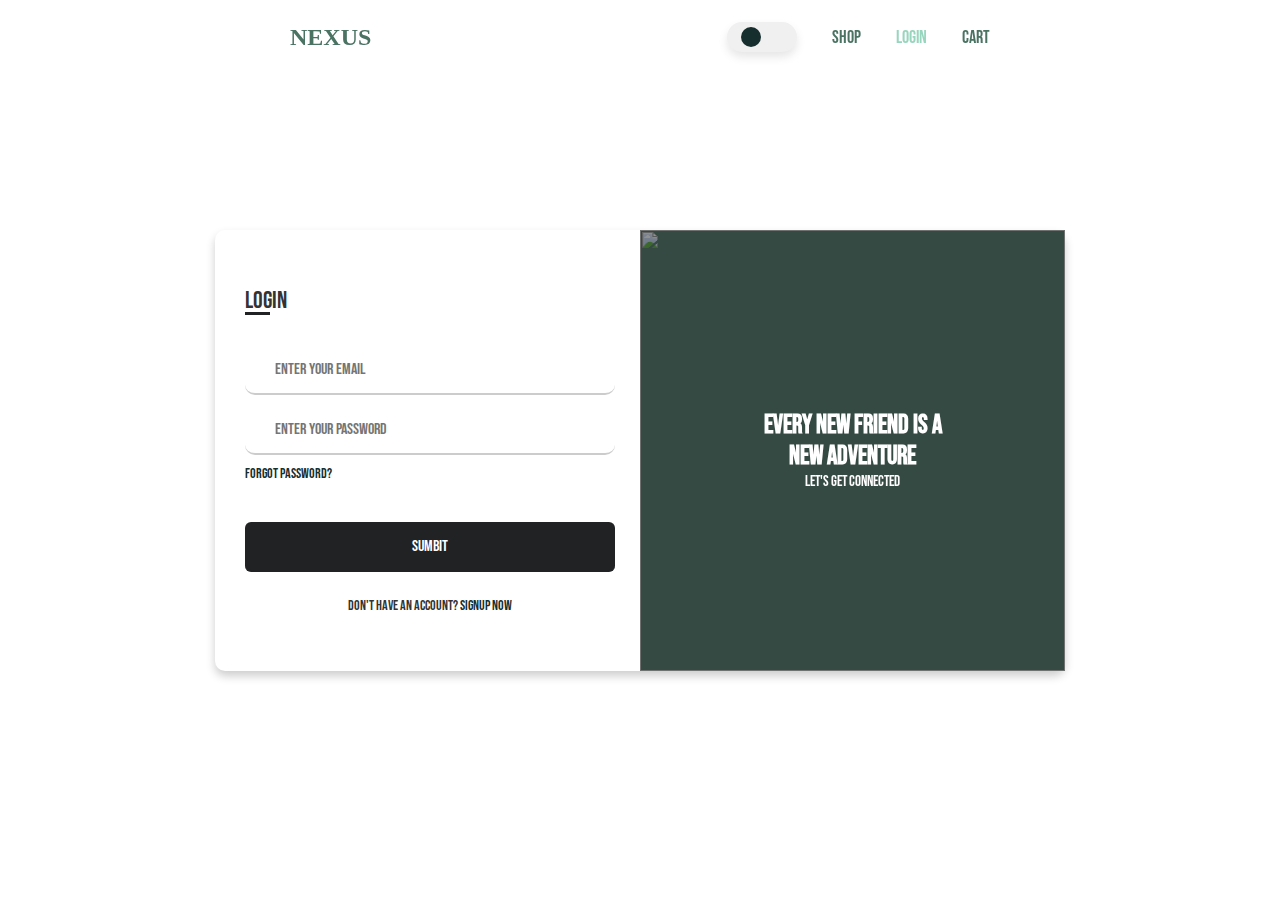
==== login.html @ 2e0b396e "initial commit" ====
<!DOCTYPE html>
<html lang="en">

<head>
  <meta charset="UTF-8">
  <meta name="viewport" content="width=device-width, initial-scale=1.0">
  <title>MP2</title>
  <!-- Google Fonts Link For Icons -->
  <link rel="stylesheet"
    href="https://fonts.googleapis.com/css2?family=Material+Symbols+Rounded:opsz,wght,FILL,GRAD@48,400,0,0">
  <link rel="stylesheet" href="login.css">
</head>

<body>
  <!-- nav header -->
  <header>
    <nav class="navbar">
      <span class="hamburger-btn material-symbols-rounded">menu</span>
      <a href="index.html" class="logo"><h2>NEXUS</h2></a>
      <ul class="links">
        <span class="close-btn material-symbols-rounded">close</span>
        <div class="toggle"></div>
        <li><a href="#">SHOP</a></li>
        <li><a href="#" id="login">LOGIN</a></li>
        <li><a href="#">CART</a></li>
      </ul>
    </nav>
  </header>
  <div class="blur-bg-overlay"></div><br><br>
  <div class="form-popup"></div><br><br>
<br>
  <!-- content -->
  <div class="container">
    <input type="checkbox" id="flip">
    <div class="cover">
        <div class="front">
            <img src="https://media.tenor.com/x7BKZxNOxz0AAAAC/cyberpunk-2077.gif" alt="">
            <div class="text">
                <span class="text-1">Every new friend is a <br> new adventure</span>
                <span class="text-2">Let's get connected</span>
            </div>
        </div>
    </div>
    <div class="forms">
        <div class="form-content">
            <div class="login-form">
                <div class="title">Login</div>
                <form action="#">
                    <div class="input-boxes">
                        <div class="input-box">
                            <i class="fas fa-envelope"></i>
                            <input type="text" placeholder="Enter your email" required>
                        </div>
                        <div class="input-box">
                            <i class="fas fa-lock"></i>
                            <input type="password" placeholder="Enter your password" required>
                        </div>
                        <div class="text"><a href="#" id="password">Forgot password?</a></div>
                        <div class="button input-box">
                            <input type="submit" value="Sumbit">
                        </div>
                        <div class="text sign-up-text">Don't have an account? <label for="flip">Signup now</label>
                        </div>
                    </div>
                </form>
            </div>
            <div class="signup-form">
                <div class="title">Signup</div>
                <form action="#">
                    <div class="input-boxes">
                        <div class="input-box">
                            <i class="fas fa-user"></i>
                            <input type="text" placeholder="Enter your name" required>
                        </div>
                        <div class="input-box">
                            <i class="fas fa-envelope"></i>
                            <input type="text" placeholder="Enter your email" required>
                        </div>
                        <div class="input-box">
                            <i class="fas fa-lock"></i>
                            <input type="password" placeholder="Enter your password" required>
                        </div>
                        <div class="button input-box">
                            <input type="submit" value="Sumbit">
                        </div>
                        <div class="text sign-up-text">Already have an account? <label for="flip">Login now</label>
                        </div>
                    </div>
                </form>
            </div>
        </div>
    </div>
</div>
<!-- script -->
<script src="login.js" defer></script>
</body>
</html>
---- login.css ----
/* Google Fonts - Bebas Neue */
@import url('https://fonts.googleapis.com/css2?family=Bebas+Neue&display=swap');

@font-face {
    font-family: 'Sportypo';
    src: url('Font/Nexus.ttf') format('truetype');
}

* {
    margin: 0;
    padding: 0;
    box-sizing: border-box;
}

body {
    height: 100vh;
    width: 100%;
    font-family: 'Bebas Neue';
    display: flex;
  align-items: center;
  justify-content: center;
  transition: all 0.3s ease-in-out;
}

header {
    position: fixed;
    width: 100%;
    top: 0;
    left: 0;
    z-index: 10;
    padding: 0 10px;
}

.navbar {
    display: flex;
    padding: 22px 0;
    align-items: center;
    max-width: 700px;
    margin: 0 auto;
    justify-content: space-between;
}

.navbar .hamburger-btn {
    display: none;
    color: #090909;
    cursor: pointer;
    font-size: 1.5rem;
}

.navbar .logo {
    gap: 10px;
    display: flex;
    align-items: center;
    text-decoration: none;
    font-family: 'Sportypo';
    color: #4B7364;
}
#login{
    color: #98D5BE;
}
#password{
    color: #162E2E;
}
.navbar .links {
    display: flex;
    gap: 35px;
    list-style: none;
    align-items: center;
}

.navbar .close-btn {
    position: absolute;
    right: 20px;
    top: 20px;
    display: none;
    color: #4B7364;
    cursor: pointer;
}

.navbar .links a {
    color: #4B7364;
    font-size: 1.1rem;
    font-weight: 500;
    text-decoration: none;
    transition: 0.1s ease;
}

.navbar .links a:hover {
    color: #98D5BE;
}

.navbar .login-btn {
    border: none;
    outline: none;
    background: #fff;
    color: #275360;
    font-size: 1rem;
    font-weight: 600;
    padding: 10px 18px;
    border-radius: 3px;
    cursor: pointer;
    transition: 0.15s ease;
}



@media (max-width: 500px) {
    .navbar :is(.hamburger-btn, .close-btn) {
        display: block;
    }

    .navbar {
        padding: 15px 0;
    }

    .navbar .logo img {
        display: none;
    }

    .navbar .logo h2 {
        font-size: 1.4rem;
    }

    .navbar .links {
        position: fixed;
        top: 0;
        z-index: 10;
        left: -100%;
        display: block;
        height: 100vh;
        width: 100%;
        padding-top: 60px;
        text-align: center;
        background: #fff;
        transition: 0.2s ease;
    }

    .navbar .links.show-menu {
        left: 0;
    }

    .navbar .links a, .toggle {
        display: inline-flex;
        margin: 20px 0;
        font-size: 1.2rem;
        color: #000;
    }

    .navbar .links a:hover {
        color: #98D5BE;
    }

    .navbar {
        font-size: 0.9rem;
        padding: 7px 10px;
    }
}

/* content */
.container {
    position: relative;
    max-width: 850px;
    width: 100%;
    background: #fff;
    padding: 40px 30px;
    box-shadow: 0 5px 10px rgba(0, 0, 0, 0.2);
    border-radius: 10px;
    perspective: 2700px;
}

.container .cover {
    position: absolute;
    top: 0;
    left: 50%;
    height: 100%;
    width: 50%;
    z-index: 98;
    transition: all 1s ease;
    transform-origin: left;
    transform-style: preserve-3d;
}

.container #flip:checked~.cover {
    transform: rotateY(-180deg);
}

.container .cover .front,
.container .cover .back {
    background-color: #4B7364;
    position: absolute;
    top: 0;
    left: 0;
    height: 100%;
    width: 100%;
}

.cover .back {
    transform: rotateY(180deg);
    backface-visibility: hidden;
}

.container .cover::before,
.container .cover::after {
    content: '';
    position: absolute;
    height: 100%;
    width: 100%;
    background: #202223;
    opacity: 0.5;
    z-index: 12;
}

.container .cover::after {
    opacity: 0.3;
    transform: rotateY(180deg);
    backface-visibility: hidden;
}

.container .cover img {
    position: absolute;
    height: 100%;
    width: 100%;
    object-fit: cover;
    z-index: 10;
}

.container .cover .text {
    position: absolute;
    z-index: 130;
    height: 100%;
    width: 100%;
    display: flex;
    flex-direction: column;
    align-items: center;
    justify-content: center;
}

.cover .text .text-1,
.cover .text .text-2 {
    font-size: 26px;
    font-weight: 600;
    color: #fff;
    text-align: center;
}

.cover .text .text-2 {
    font-size: 15px;
    font-weight: 500;
}

.container .forms {
    height: 100%;
    width: 100%;
    background: #fff;
}

.container .form-content {
    display: flex;
    align-items: center;
    justify-content: space-between;
}

.form-content .login-form,
.form-content .signup-form {
    width: calc(100% / 2 - 25px);
}

.forms .form-content .title {
    position: relative;
    font-size: 24px;
    font-weight: 500;
    color: #333;
}

.forms .form-content .title:before {
    content: '';
    position: absolute;
    left: 0;
    bottom: 0;
    height: 3px;
    width: 25px;
    background: #202223;
}

.forms .signup-form .title:before {
    width: 20px;
}

.forms .form-content .input-boxes {
    margin-top: 30px;
}

.forms .form-content .input-box {

    display: flex;
    align-items: center;
    height: 50px;
    width: 100%;
    margin: 10px 0;
    position: relative;
}

.form-content .input-box input {
    font-family: 'Bebas Neue';
    height: 100%;
    width: 100%;
    outline: none;
    border: none;
    padding: 0 30px;
    font-size: 16px;
    font-weight: 500;
    border-bottom: 2px solid rgba(0, 0, 0, 0.2);
    border-radius: 10px;
    transition: all 0.3s ease;
}

.form-content .input-box input:focus,
.form-content .input-box input:valid {
    border-color: #202223;
}

.form-content .input-box i {
    position: absolute;
    color: #202223;
    font-size: 17px;
}

.forms .form-content .text {
    font-size: 14px;
    font-weight: 500;
    color: #333;
}

.forms .form-content .text a {
    text-decoration: none;
}

.forms .form-content .text a:hover {
    text-decoration: underline;
}

.forms .form-content .button {
    color: #fff;
    margin-top: 40px;
}

.forms .form-content .button input {
    color: #fff;
    background: #202223;
    border-radius: 6px;
    padding: 0;
    cursor: pointer;
    transition: all 0.4s ease;
}

.forms .form-content .button input:hover {
    background: #162E2E;
}

.forms .form-content label {
    color: #162E2E;
    cursor: pointer;
}

.forms .form-content label:hover {
    text-decoration: underline;
}

.forms .form-content .login-text,
.forms .form-content .sign-up-text {
    text-align: center;
    margin-top: 25px;
}

.container #flip {
    display: none;
}

@media (max-width: 730px) {
    .container .cover {
        display: none;
    }

    .form-content .login-form,
    .form-content .signup-form {
        width: 100%;
    }

    .form-content .signup-form {
        display: none;
    }

    .container #flip:checked~.forms .signup-form {
        display: block;
    }

    .container #flip:checked~.forms .login-form {
        display: none;
    }
}
/* toggle */
body.dark {
    background-color: #18191a;
  }
  .toggle {
    position: relative;
    height: 30px;
    width: 70px;
    border-radius: 100px;
    background-color: #f1f0f0;
    box-shadow: 0 5px 10px rgba(0, 0, 0, 0.1);
    cursor: pointer;
  }
  .toggle::before {
    content: "";
    position: absolute;
    height: 20px;
    width: 20px;
    background: #162E2E;
    border-radius: 50%;
    top: 50%;
    left: 14px;
    transform: translateY(-50%);
    transition: all 0.3s ease-in-out;
  }
  .toggle.active::before {
    background-color: #162E2E;
    left: calc(100% - 20px - 14px);
}
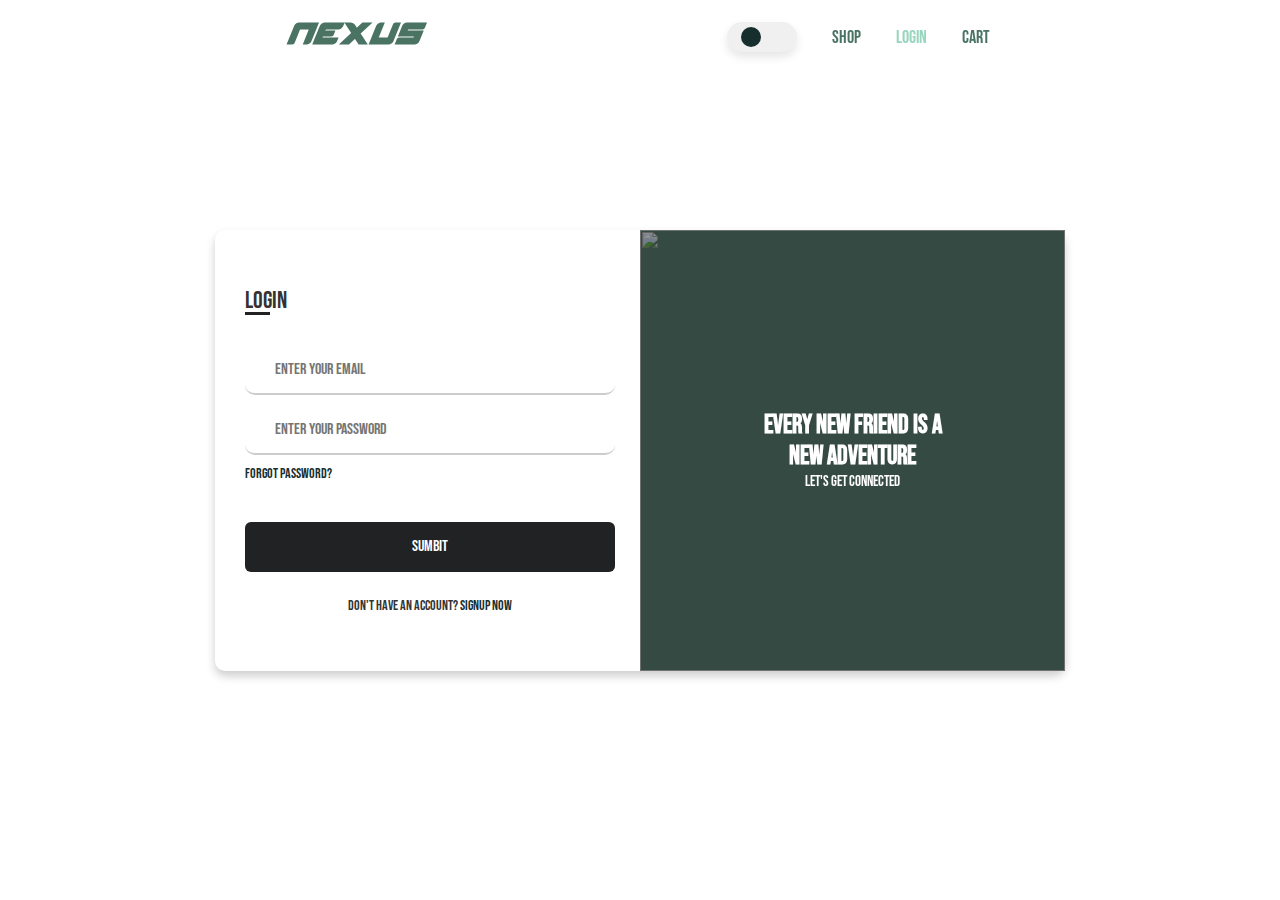
==== commit fb0f0fd2: "changes" ====
--- a/login.html
+++ b/login.html
@@ -4,7 +4,7 @@
 <head>
   <meta charset="UTF-8">
   <meta name="viewport" content="width=device-width, initial-scale=1.0">
-  <title>MP2</title>
+  <title>Login/Signup</title>
   <!-- Google Fonts Link For Icons -->
   <link rel="stylesheet"
     href="https://fonts.googleapis.com/css2?family=Material+Symbols+Rounded:opsz,wght,FILL,GRAD@48,400,0,0">
--- a/login.css
+++ b/login.css
@@ -3,7 +3,7 @@
 
 @font-face {
     font-family: 'Sportypo';
-    src: url('Font/Nexus.ttf') format('truetype');
+    src: url('Nexus.ttf') format('truetype');
 }
 
 * {
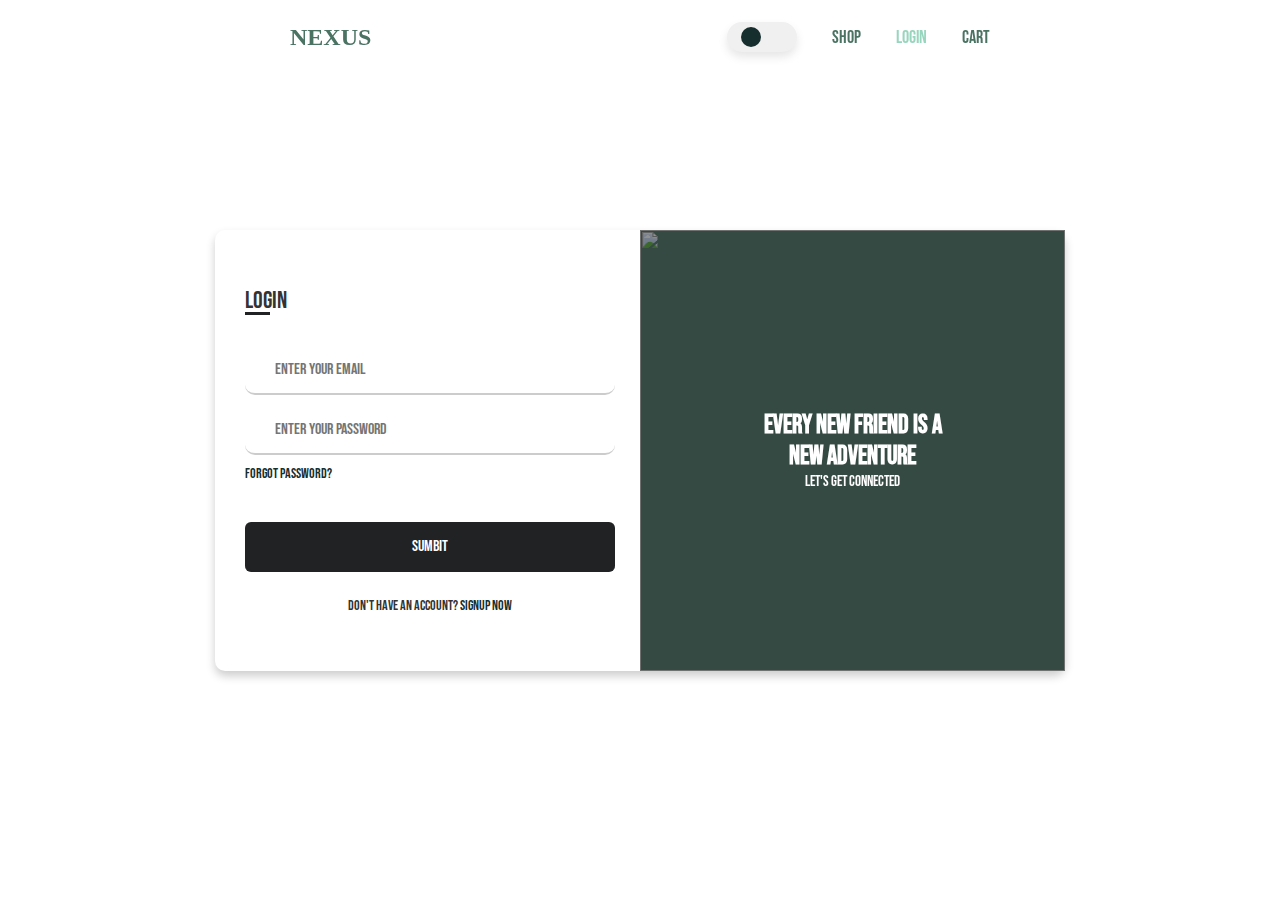
==== commit d78e329d: "some changes" ====
--- a/login.html
+++ b/login.html
@@ -8,7 +8,7 @@
   <!-- Google Fonts Link For Icons -->
   <link rel="stylesheet"
     href="https://fonts.googleapis.com/css2?family=Material+Symbols+Rounded:opsz,wght,FILL,GRAD@48,400,0,0">
-  <link rel="stylesheet" href="login.css">
+  <link rel="stylesheet" href="./Css/login.css">
 </head>
 
 <body>
@@ -92,6 +92,6 @@
     </div>
 </div>
 <!-- script -->
-<script src="login.js" defer></script>
+<script src="./Js/login.js" defer></script>
 </body>
 </html>--- a/Css/login.css
+++ b/Css/login.css
@@ -0,0 +1,460 @@
+/* Google Fonts - Bebas Neue */
+@import url('https://fonts.googleapis.com/css2?family=Bebas+Neue&display=swap');
+
+@font-face {
+    font-family: 'Sportypo';
+    src: url('Nexus.ttf') format('truetype');
+}
+
+* {
+    margin: 0;
+    padding: 0;
+    box-sizing: border-box;
+}
+
+body {
+    height: 100vh;
+    width: 100%;
+    font-family: 'Bebas Neue';
+    display: flex;
+  align-items: center;
+  justify-content: center;
+  transition: all 0.3s ease-in-out;
+}
+
+header {
+    position: fixed;
+    width: 100%;
+    top: 0;
+    left: 0;
+    z-index: 10;
+    padding: 0 10px;
+    /* border: 2px solid red; */
+}
+
+.navbar {
+    display: flex;
+    padding: 22px 0;
+    align-items: center;
+    max-width: 700px;
+    margin: 0 auto;
+    justify-content: space-between;
+}
+
+.navbar .hamburger-btn {
+    display: none;
+    color: #4B7364;;
+    cursor: pointer;
+    font-size: 1.5rem;
+}
+
+.navbar .logo {
+    gap: 10px;
+    display: flex;
+    align-items: center;
+    text-decoration: none;
+    font-family: 'Sportypo';
+    color: #4B7364;
+}
+#login{
+    color: #98D5BE;
+}
+#password{
+    color: #162E2E;
+}
+.navbar .links {
+    display: flex;
+    gap: 35px;
+    list-style: none;
+    align-items: center;
+}
+
+.navbar .close-btn {
+    position: absolute;
+    right: 20px;
+    top: 20px;
+    display: none;
+    color: #4B7364;
+    cursor: pointer;
+}
+
+.navbar .links a {
+    color: #4B7364;
+    font-size: 1.1rem;
+    font-weight: 500;
+    text-decoration: none;
+    transition: 0.1s ease;
+}
+
+.navbar .links a:hover {
+    color: #98D5BE;
+}
+
+.navbar .login-btn {
+    border: none;
+    outline: none;
+    background: #fff;
+    color: #275360;
+    font-size: 1rem;
+    font-weight: 600;
+    padding: 10px 18px;
+    border-radius: 3px;
+    cursor: pointer;
+    transition: 0.15s ease;
+}
+
+
+
+@media (max-width: 576px) {
+    .navbar :is(.hamburger-btn, .close-btn) {
+        display: block;
+    }
+
+    .navbar {
+        padding: 15px 0;
+    }
+
+    .navbar .logo img {
+        display: none;
+    }
+
+    .navbar .logo h2 {
+        font-size: 1.4rem;
+    }
+
+    .navbar .links {
+        position: fixed;
+        top: 0;
+        z-index: 10;
+        left: -100%;
+        display: block;
+        height: 100vh;
+        width: 100%;
+        padding-top: 60px;
+        text-align: center;
+        background: #fff;
+        transition: 0.2s ease;
+    }
+
+    .navbar .links.show-menu {
+        left: 0;
+    }
+
+    .navbar .links a, .toggle {
+        display: inline-flex;
+        margin: 20px 0;
+        font-size: 1.2rem;
+        color: #000;
+    }
+
+    .navbar .links a:hover {
+        color: #98D5BE;
+    }
+
+    .navbar {
+        font-size: 0.9rem;
+        padding: 7px 10px;
+    }
+    .container{
+        margin-left: 30px;
+        margin-right: 30px;
+        margin-top: 2px;    }
+}
+
+/* Medium Screen */
+@media (max-width: 768px) {
+    .container{
+        margin-left: 30px;
+        margin-right: 30px;
+        margin-top: 10px;
+    }
+}
+/* Larger Screen */
+@media (max-width: 992px) {
+    .container{
+        margin-left: 30px;
+        margin-right: 30px;
+        margin-top: 20px;
+    }
+}
+/* Extra Larger Screen */
+@media (max-width: 1200px) {
+    .container{
+        margin-left: 30px;
+        margin-right: 30px;
+        margin-top: 20px;
+    }
+}
+
+/* content */
+.container {
+    position: relative;
+    max-width: 850px;
+    width: 100%;
+    background: #fff;
+    padding: 40px 30px;
+    box-shadow: 0 5px 10px rgba(0, 0, 0, 0.2);
+    border-radius: 10px;
+    perspective: 2700px;
+    /* border: 2px solid red; */
+}
+
+.container .cover {
+    position: absolute;
+    top: 0;
+    left: 50%;
+    height: 100%;
+    width: 50%;
+    z-index: 98;
+    transition: all 1s ease;
+    transform-origin: left;
+    transform-style: preserve-3d;
+}
+
+.container #flip:checked~.cover {
+    transform: rotateY(-180deg);
+}
+
+.container .cover .front,
+.container .cover .back {
+    background-color: #4B7364;
+    position: absolute;
+    top: 0;
+    left: 0;
+    height: 100%;
+    width: 100%;
+}
+
+.cover .back {
+    transform: rotateY(180deg);
+    backface-visibility: hidden;
+}
+
+.container .cover::before,
+.container .cover::after {
+    content: '';
+    position: absolute;
+    height: 100%;
+    width: 100%;
+    background: #202223;
+    opacity: 0.5;
+    z-index: 12;
+}
+
+.container .cover::after {
+    opacity: 0.3;
+    transform: rotateY(180deg);
+    backface-visibility: hidden;
+}
+
+.container .cover img {
+    position: absolute;
+    height: 100%;
+    width: 100%;
+    object-fit: cover;
+    z-index: 10;
+}
+
+.container .cover .text {
+    position: absolute;
+    z-index: 130;
+    height: 100%;
+    width: 100%;
+    display: flex;
+    flex-direction: column;
+    align-items: center;
+    justify-content: center;
+}
+
+.cover .text .text-1,
+.cover .text .text-2 {
+    font-size: 26px;
+    font-weight: 600;
+    color: #fff;
+    text-align: center;
+}
+
+.cover .text .text-2 {
+    font-size: 15px;
+    font-weight: 500;
+}
+
+.container .forms {
+    height: 100%;
+    width: 100%;
+    background: #fff;
+}
+
+.container .form-content {
+    display: flex;
+    align-items: center;
+    justify-content: space-between;
+}
+
+.form-content .login-form,
+.form-content .signup-form {
+    width: calc(100% / 2 - 25px);
+}
+
+.forms .form-content .title {
+    position: relative;
+    font-size: 24px;
+    font-weight: 500;
+    color: #333;
+}
+
+.forms .form-content .title:before {
+    content: '';
+    position: absolute;
+    left: 0;
+    bottom: 0;
+    height: 3px;
+    width: 25px;
+    background: #202223;
+}
+
+.forms .signup-form .title:before {
+    width: 20px;
+}
+
+.forms .form-content .input-boxes {
+    margin-top: 30px;
+}
+
+.forms .form-content .input-box {
+
+    display: flex;
+    align-items: center;
+    height: 50px;
+    width: 100%;
+    margin: 10px 0;
+    position: relative;
+}
+
+.form-content .input-box input {
+    font-family: 'Bebas Neue';
+    height: 100%;
+    width: 100%;
+    outline: none;
+    border: none;
+    padding: 0 30px;
+    font-size: 16px;
+    font-weight: 500;
+    border-bottom: 2px solid rgba(0, 0, 0, 0.2);
+    border-radius: 10px;
+    transition: all 0.3s ease;
+}
+
+.form-content .input-box input:focus,
+.form-content .input-box input:valid {
+    border-color: #202223;
+}
+
+.form-content .input-box i {
+    position: absolute;
+    color: #202223;
+    font-size: 17px;
+}
+
+.forms .form-content .text {
+    font-size: 14px;
+    font-weight: 500;
+    color: #333;
+}
+
+.forms .form-content .text a {
+    text-decoration: none;
+}
+
+.forms .form-content .text a:hover {
+    text-decoration: underline;
+}
+
+.forms .form-content .button {
+    color: #fff;
+    margin-top: 40px;
+}
+
+.forms .form-content .button input {
+    color: #fff;
+    background: #202223;
+    border-radius: 6px;
+    padding: 0;
+    cursor: pointer;
+    transition: all 0.4s ease;
+}
+
+.forms .form-content .button input:hover {
+    background: #162E2E;
+}
+
+.forms .form-content label {
+    color: #162E2E;
+    cursor: pointer;
+}
+
+.forms .form-content label:hover {
+    text-decoration: underline;
+}
+
+.forms .form-content .login-text,
+.forms .form-content .sign-up-text {
+    text-align: center;
+    margin-top: 25px;
+}
+
+.container #flip {
+    display: none;
+}
+
+@media (max-width: 730px) {
+    .container .cover {
+        display: none;
+    }
+
+    .form-content .login-form,
+    .form-content .signup-form {
+        width: 100%;
+    }
+
+    .form-content .signup-form {
+        display: none;
+    }
+
+    .container #flip:checked~.forms .signup-form {
+        display: block;
+    }
+
+    .container #flip:checked~.forms .login-form {
+        display: none;
+    }
+}
+/* toggle */
+body.dark {
+    background-color: #030404;
+  }
+  .toggle {
+    position: relative;
+    height: 30px;
+    width: 70px;
+    border-radius: 100px;
+    background-color: #f1f0f0;
+    box-shadow: 0 5px 10px rgba(0, 0, 0, 0.1);
+    cursor: pointer;
+  }
+  .toggle::before {
+    content: "";
+    position: absolute;
+    height: 20px;
+    width: 20px;
+    background: #162E2E;
+    border-radius: 50%;
+    top: 50%;
+    left: 14px;
+    transform: translateY(-50%);
+    transition: all 0.3s ease-in-out;
+  }
+  .toggle.active::before {
+    background-color: #162E2E;
+    left: calc(100% - 20px - 14px);
+}